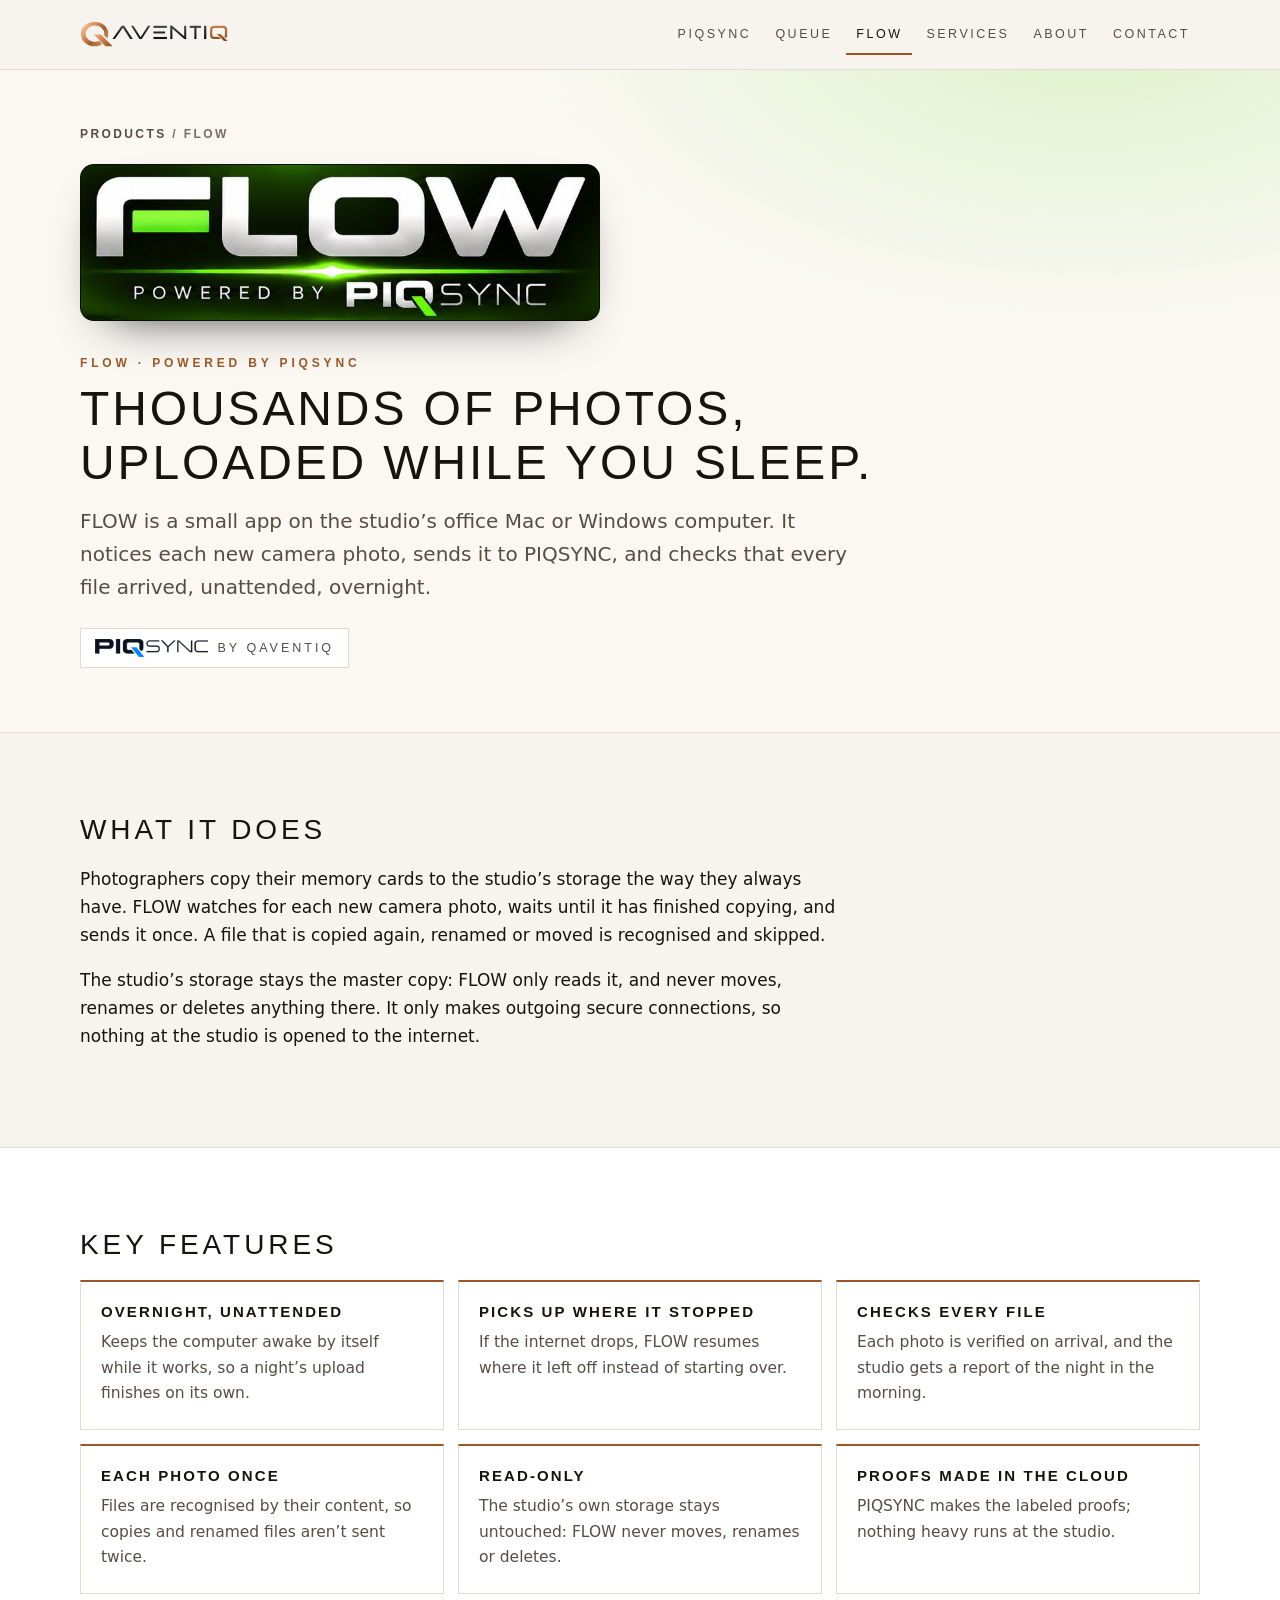
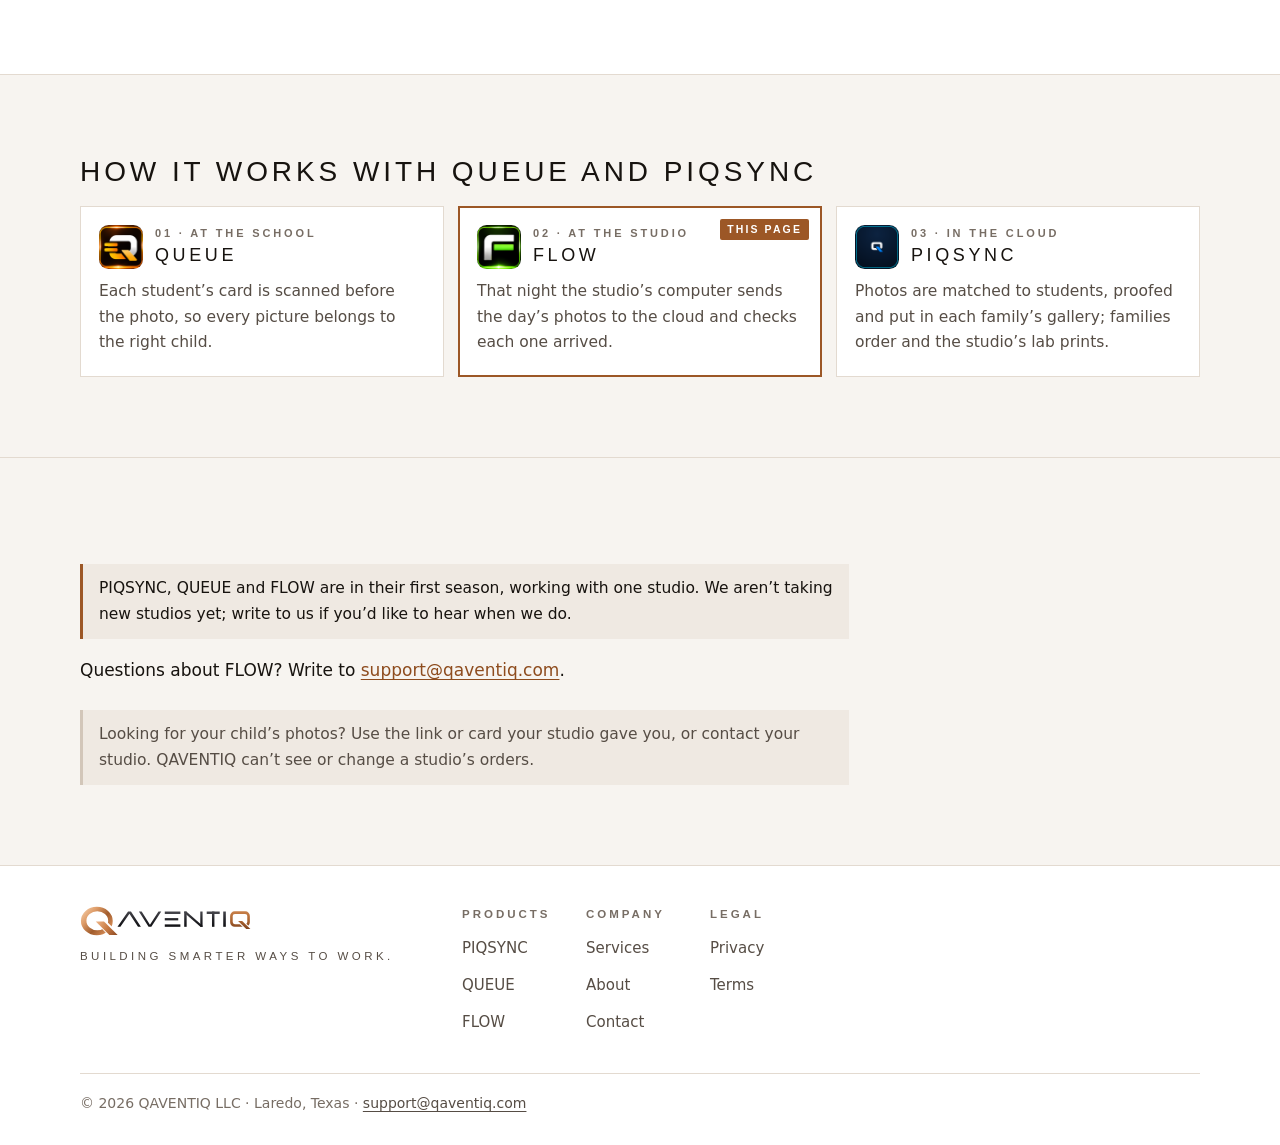
==== docs/flow.html @ 7f14b894 "qaventiq.com: the QAVENTIQ LLC website (source at the root, the built site in docs/ for GitHub Pages" ====
<!doctype html>
<html lang="en">
<head>
<meta charset="utf-8">
<meta name="viewport" content="width=device-width, initial-scale=1">
<meta http-equiv="Content-Security-Policy" content="default-src 'none'; style-src 'self'; img-src 'self'; base-uri 'none'; form-action 'none'">
<title>FLOW · QAVENTIQ</title>
<meta name="description" content="FLOW is a small app on the studio’s office Mac or Windows computer. It notices each new camera photo, sends it to PIQSYNC, and checks that every file arrived, unattended, overnight.">
<meta name="theme-color" content="#0A0908" media="(prefers-color-scheme: dark)">
<meta name="theme-color" content="#F7F4F0" media="(prefers-color-scheme: light)">
<meta property="og:type" content="website">
<meta property="og:site_name" content="QAVENTIQ">
<meta property="og:title" content="FLOW · QAVENTIQ">
<meta property="og:description" content="FLOW is a small app on the studio’s office Mac or Windows computer. It notices each new camera photo, sends it to PIQSYNC, and checks that every file arrived, unattended, overnight.">
<meta property="og:image" content="https://qaventiq.com/assets/qaventiq-share.jpg">
<meta name="twitter:card" content="summary_large_image">
<link rel="icon" href="assets/qaventiq-mark.svg" type="image/svg+xml">
<link rel="icon" href="assets/qaventiq-icon-32.png" sizes="32x32" type="image/png">
<link rel="apple-touch-icon" href="assets/qaventiq-icon-180.png">
<link rel="stylesheet" href="site.css">
</head>
<body class="is-product is-flow">
<a class="skip" href="#main">Skip to content</a>
<header class="top"><div class="wrap top-in"><a class="brand" href="index.html" aria-label="QAVENTIQ home"><picture class="brand-logo"><source srcset="assets/qaventiq-lockup-light.svg" media="(prefers-color-scheme: light)"><img src="assets/qaventiq-lockup-dark.svg" alt="QAVENTIQ" width="168" height="29"></picture></a>
<nav class="topnav" aria-label="Main"><a href="piqsync.html">PIQSYNC</a><a href="queue.html">QUEUE</a><a href="flow.html" aria-current="page">FLOW</a><a href="services.html">Services</a><a href="about.html">About</a><a href="contact.html">Contact</a></nav></div></header>
<section class="phero"><div class="wrap phero-in">
<p class="crumb"><a href="index.html#products">Products</a> <span aria-hidden="true">/</span> FLOW</p>
<div class="plate plate--flow"><img src="assets/flow-lockup.jpg" alt="FLOW, powered by PIQSYNC" width="800" height="239"></div>
<p class="eyebrow">FLOW · powered by PIQSYNC</p>
<h1>Thousands of photos, uploaded while you sleep.</h1>
<p class="lead">FLOW is a small app on the studio’s office Mac or Windows computer. It notices each new camera photo, sends it to PIQSYNC, and checks that every file arrived, unattended, overnight.</p>
<span class="piqby"><picture><source srcset="assets/piqsync-logo-on-light.png" media="(prefers-color-scheme: light)"><img src="assets/piqsync-logo-on-dark.png" alt="PIQSYNC" width="175" height="28"></picture><span>by QAVENTIQ</span></span>
</div></section>
<main id="main">
<section class="band"><div class="wrap narrow"><h2>What it does</h2><p>Photographers copy their memory cards to the studio’s storage the way they always have. FLOW watches for each new camera photo, waits until it has finished copying, and sends it once. A file that is copied again, renamed or moved is recognised and skipped.</p><p>The studio’s storage stays the master copy: FLOW only reads it, and never moves, renames or deletes anything there. It only makes outgoing secure connections, so nothing at the studio is opened to the internet.</p></div></section>
<section class="band band--alt"><div class="wrap"><h2>Key features</h2>
<div class="grid grid--3"><div class="card"><h3>Overnight, unattended</h3><p>Keeps the computer awake by itself while it works, so a night’s upload finishes on its own.</p></div><div class="card"><h3>Picks up where it stopped</h3><p>If the internet drops, FLOW resumes where it left off instead of starting over.</p></div><div class="card"><h3>Checks every file</h3><p>Each photo is verified on arrival, and the studio gets a report of the night in the morning.</p></div><div class="card"><h3>Each photo once</h3><p>Files are recognised by their content, so copies and renamed files aren’t sent twice.</p></div><div class="card"><h3>Read-only</h3><p>The studio’s own storage stays untouched: FLOW never moves, renames or deletes.</p></div><div class="card"><h3>Proofs made in the cloud</h3><p>PIQSYNC makes the labeled proofs; nothing heavy runs at the studio.</p></div></div></div></section>
<section class="band"><div class="wrap"><h2>How it works with QUEUE and PIQSYNC</h2><ol class="chain"><li class="chain-step">
<div class="chain-head"><img class="picon" src="assets/queue-icon.png" alt="QUEUE icon" width="44" height="44"><div><span class="chain-n">01 · At the school</span><a href="queue.html">QUEUE</a></div></div>
<p>Each student’s card is scanned before the photo, so every picture belongs to the right child.</p></li><li class="chain-step is-here" aria-current="step">
<div class="chain-head"><img class="picon" src="assets/flow-icon.png" alt="FLOW icon" width="44" height="44"><div><span class="chain-n">02 · At the studio</span><a href="flow.html">FLOW</a></div></div>
<p>That night the studio’s computer sends the day’s photos to the cloud and checks each one arrived.</p><span class="chain-tag">This page</span></li><li class="chain-step">
<div class="chain-head"><img class="picon" src="assets/piqsync-icon.png" alt="PIQSYNC icon" width="44" height="44"><div><span class="chain-n">03 · In the cloud</span><a href="piqsync.html">PIQSYNC</a></div></div>
<p>Photos are matched to students, proofed and put in each family’s gallery; families order and the studio’s lab prints.</p></li></ol></div></section>
<section class="band band--cta"><div class="wrap narrow"><p class="note">PIQSYNC, QUEUE and FLOW are in their first season, working with one studio. We aren’t taking new studios yet; write to us if you’d like to hear when we do.</p><p>Questions about FLOW? Write to <a class="mail" href="mailto:support@qaventiq.com">support@qaventiq.com</a>.</p><p class="note note--quiet">Looking for your child’s photos? Use the link or card your studio gave you, or contact your studio. QAVENTIQ can’t see or change a studio’s orders.</p></div></section>
</main>
<footer class="foot"><div class="wrap">
<div class="foot-brand"><picture class="foot-logo"><source srcset="assets/qaventiq-lockup-light.svg" media="(prefers-color-scheme: light)"><img src="assets/qaventiq-lockup-dark.svg" alt="QAVENTIQ" width="196" height="34"></picture><p class="tag">Building smarter ways to work.</p></div>
<nav class="foot-cols" aria-label="Footer">
<div><h2>Products</h2><a href="piqsync.html">PIQSYNC</a><a href="queue.html">QUEUE</a><a href="flow.html">FLOW</a></div>
<div><h2>Company</h2><a href="services.html">Services</a><a href="about.html">About</a><a href="contact.html">Contact</a></div>
<div><h2>Legal</h2><a href="privacy.html">Privacy</a><a href="terms.html">Terms</a></div>
</nav>
<p class="legal">© 2026 QAVENTIQ LLC · Laredo, Texas · <a class="mail" href="mailto:support@qaventiq.com">support@qaventiq.com</a></p>
</div></footer>
</body>
</html>
---- docs/site.css ----
/* qaventiq.com: the QAVENTIQ brand board. Near-black with a warm copper glow, copper + brushed silver, thin wide
   capitals; the light theme comes from the board's white tile. Dark first; every color is a token. No outside fonts
   (the site's CSP is style-src 'self'): system faces, and letter-spacing does the work. */
:root {
  --bg: #0A0908; --bg-2: #12100E; --bg-3: #1B1815; --edge: #2A241F; --edge-2: #3B332C;
  --fg: #EEE9E4; --fg-2: #B5ACA4; --fg-3: #8E857C;
  --copper: #D99566; --copper-2: #F1C097; --copper-ink: #170D06; --silver: #D7D9DD;
  --link: #E8A878; --glow: 217, 149, 102; --hero-bg: #070605; --hero-fg2: #C9C0B8;
  --draft-bg: #2A1A0E; --draft-fg: #F5C9A0; --draft-edge: #C9874F;
  --preview-bg: #F5D27A; --preview-fg: #3A2A05; --focus: #F1C097;
  --plate-edge: rgba(255, 255, 255, .09); --shadow: 0 1px 0 rgba(255, 255, 255, .03) inset, 0 18px 40px -24px rgba(0, 0, 0, .8);
  --display: 'Avenir Next', Avenir, 'Segoe UI', 'Helvetica Neue', Helvetica, Arial, system-ui, sans-serif;
  --body: system-ui, -apple-system, 'Segoe UI', Roboto, 'Helvetica Neue', Arial, sans-serif;
  color-scheme: dark;
}
@media (prefers-color-scheme: light) {
  :root:not([data-theme="dark"]) {
    --bg: #F7F4F0; --bg-2: #FFFFFF; --bg-3: #EFE9E2; --edge: #E3DAD0; --edge-2: #D2C6B9;
    --fg: #17130F; --fg-2: #564D45; --fg-3: #776D64;
    --copper: #9C5726; --copper-2: #B4693A; --copper-ink: #FFFFFF; --silver: #3A3A3F;
    --link: #8E4C1E; --glow: 201, 135, 88; --hero-bg: #FBF8F4; --hero-fg2: #564D45;
    --draft-bg: #FFF4E8; --draft-fg: #7A3A0E; --draft-edge: #B8682F;
    --preview-bg: #FDE68A; --preview-fg: #713F12; --focus: #9C5726;
    --plate-edge: rgba(0, 0, 0, .14); --shadow: 0 18px 40px -26px rgba(60, 35, 15, .35);
    color-scheme: light;
  }
}
:root[data-theme="light"] {
  --bg: #F7F4F0; --bg-2: #FFFFFF; --bg-3: #EFE9E2; --edge: #E3DAD0; --edge-2: #D2C6B9;
  --fg: #17130F; --fg-2: #564D45; --fg-3: #776D64;
  --copper: #9C5726; --copper-2: #B4693A; --copper-ink: #FFFFFF; --silver: #3A3A3F;
  --link: #8E4C1E; --glow: 201, 135, 88; --hero-bg: #FBF8F4; --hero-fg2: #564D45;
  --draft-bg: #FFF4E8; --draft-fg: #7A3A0E; --draft-edge: #B8682F;
  --preview-bg: #FDE68A; --preview-fg: #713F12; --focus: #9C5726;
  --plate-edge: rgba(0, 0, 0, .14); --shadow: 0 18px 40px -26px rgba(60, 35, 15, .35);
  color-scheme: light;
}

* { box-sizing: border-box; }
html { -webkit-text-size-adjust: 100%; }
body { margin: 0; background: var(--bg); color: var(--fg); font: 400 17px/1.65 var(--body); overflow-wrap: break-word; }
img { max-width: 100%; height: auto; display: block; }
a { color: var(--link); text-underline-offset: 3px; }
a:focus-visible { outline: 3px solid var(--focus); outline-offset: 3px; border-radius: 2px; }
h1, h2, h3 { text-wrap: balance; }
.skip { position: absolute; left: -999px; top: 0; }
.skip:focus { left: 16px; top: 12px; z-index: 9; background: var(--bg-2); color: var(--fg); padding: 10px 14px; }
.wrap { width: min(100% - 32px, 1120px); margin-inline: auto; }
.narrow > * { max-width: 760px; }
.narrow > .grid { max-width: none; }
.preview { background: var(--preview-bg); color: var(--preview-fg); text-align: center; font: 600 13px/1.4 var(--body); letter-spacing: .14em; text-transform: uppercase; padding: 6px 12px; }

/* header */
.top { border-bottom: 1px solid var(--edge); background: var(--bg); }
.top-in { display: flex; align-items: center; gap: 8px 24px; flex-wrap: wrap; padding-block: 14px; }
.brand { display: block; padding-block: 6px; }
.brand-logo img { height: 26px; width: auto; }
.topnav { display: flex; flex-wrap: wrap; gap: 2px 4px; margin-left: auto; }
.topnav a { color: var(--fg-2); text-decoration: none; font: 500 12.5px/1 var(--display); letter-spacing: .2em; text-transform: uppercase; padding: 14px 10px; }
.topnav a:hover { color: var(--fg); }
.topnav a[aria-current] { color: var(--fg); box-shadow: inset 0 -2px 0 var(--copper); }

/* type */
.eyebrow { max-width: none; margin: 0 0 10px; font: 600 12px/1.4 var(--display); letter-spacing: .32em; text-transform: uppercase; color: var(--copper); }
h1 { font: 300 clamp(28px, 5.4vw, 48px)/1.12 var(--display); letter-spacing: .06em; text-transform: uppercase; margin: 0 0 16px; }
h2 { font: 400 clamp(21px, 3.2vw, 28px)/1.2 var(--display); letter-spacing: .14em; text-transform: uppercase; margin: 0 0 18px; }
h3 { font: 600 15px/1.35 var(--display); letter-spacing: .14em; text-transform: uppercase; margin: 0 0 8px; }
.lead { font-size: clamp(18px, 2.2vw, 20px); color: var(--fg-2); max-width: 62ch; margin: 0 0 18px; }
.intro { color: var(--fg-2); max-width: 66ch; margin: -6px 0 22px; }
.meta { color: var(--fg-3); font-size: 14.5px; }
p { max-width: 70ch; }

/* home hero: the board's banner, drawn (the lockup SVG, a copper beam, the tagline in wide capitals) */
.hero { position: relative; overflow: hidden; color: var(--fg); padding-block: clamp(48px, 9vw, 104px) clamp(48px, 8vw, 96px);
  background: radial-gradient(ellipse 70% 60% at 50% -8%, rgba(var(--glow), .30), transparent 70%),
              radial-gradient(ellipse 55% 30% at 50% 100%, rgba(var(--glow), .14), transparent 75%), var(--hero-bg); }
.hero-in { text-align: center; position: relative; }
.hero-logo { margin: 0 auto; max-width: 760px; }
.hero-lockup img { width: 100%; height: auto; margin-inline: auto; filter: drop-shadow(0 10px 28px rgba(var(--glow), .22)); }
.beam { position: relative; height: 2px; width: min(620px, 86%); margin: clamp(18px, 3vw, 28px) auto 0;
  background: linear-gradient(90deg, transparent, rgba(var(--glow), .85) 50%, transparent); box-shadow: 0 0 18px rgba(var(--glow), .55); }
.beam::after { content: ''; position: absolute; left: 50%; top: 50%; width: 90px; height: 6px; transform: translate(-50%, -50%);
  border-radius: 50%; background: radial-gradient(ellipse at center, rgba(255, 236, 214, .95), rgba(var(--glow), .5) 45%, transparent 72%); }
.tagline { margin: 16px auto 0; max-width: none; text-wrap: balance; font: 400 clamp(13px, 2.3vw, 19px)/1.5 var(--display); letter-spacing: .34em; text-transform: uppercase; color: var(--silver); padding-left: .34em; }
.hero-lead { margin: clamp(26px, 4vw, 40px) auto 0; color: var(--hero-fg2); font-size: clamp(17px, 2vw, 19px); max-width: 58ch; }
.actions { display: flex; flex-wrap: wrap; justify-content: center; gap: 12px; margin: 26px auto 0; max-width: none; }
.btn { display: inline-block; text-decoration: none; font: 600 13px/1 var(--display); letter-spacing: .2em; text-transform: uppercase;
  padding: 15px 22px; border-radius: 3px; color: var(--copper-ink); background: linear-gradient(180deg, var(--copper-2), var(--copper)); border: 1px solid var(--copper); }
.btn--ghost { background: transparent; color: var(--fg); border-color: var(--edge-2); }
.btn--ghost:hover { border-color: var(--copper); }

/* bands */
main { display: block; }
.band { padding-block: clamp(44px, 7vw, 80px); }
.band--alt { background: var(--bg-2); border-block: 1px solid var(--edge); }
.band--cta { border-top: 1px solid var(--edge); }
.band .wrap > h2 + p, .band .narrow > h2 + p { margin-top: 0; }
.more { margin: 22px 0 0; }
.more a { font: 600 13px/1 var(--display); letter-spacing: .2em; text-transform: uppercase; }
.sub { margin: clamp(36px, 5vw, 52px) 0 16px; }

.grid { display: grid; gap: 14px; }
.grid--3 { grid-template-columns: repeat(auto-fit, minmax(min(100%, 280px), 1fr)); }
.grid--2 { grid-template-columns: repeat(auto-fit, minmax(min(100%, 420px), 1fr)); }
.card { background: var(--bg); border: 1px solid var(--edge); border-top: 2px solid var(--copper); padding: 20px 20px 22px; min-width: 0; }
.band--alt .card { background: var(--bg-2); }
.band:not(.band--alt) .card { background: var(--bg-2); }
.card p { margin: 0; color: var(--fg-2); font-size: 15.5px; }
.card h2 { font: 600 15px/1.35 var(--display); letter-spacing: .14em; margin: 0 0 8px; }

/* product cards */
.prod { display: grid; gap: 6px; align-content: start; text-decoration: none; color: var(--fg); background: var(--bg); border: 1px solid var(--edge); padding: 22px; min-width: 0; box-shadow: var(--shadow); transition: border-color .15s; }
.prod:hover { border-color: var(--copper); }
.picon { border-radius: 22%; }
.prod .picon { margin-bottom: 10px; }
.prod-where { font: 600 11.5px/1.4 var(--display); letter-spacing: .28em; text-transform: uppercase; color: var(--copper); }
.prod-name { font: 400 24px/1.2 var(--display); letter-spacing: .2em; }
.prod-line { color: var(--fg-2); font-size: 15.5px; }
.prod-go { margin-top: 8px; font: 600 12.5px/1 var(--display); letter-spacing: .2em; text-transform: uppercase; color: var(--link); }
.prod-go::after { content: ' →'; }

/* the chain: QUEUE → FLOW → PIQSYNC */
.chain { list-style: none; margin: 0; padding: 0; display: grid; gap: 14px; grid-template-columns: repeat(auto-fit, minmax(min(100%, 280px), 1fr)); counter-reset: step; }
.chain-step { position: relative; border: 1px solid var(--edge); background: var(--bg); padding: 18px 18px 20px; min-width: 0; }
.band:not(.band--alt) .chain-step { background: var(--bg-2); }
.chain-step.is-here { border-color: var(--copper); box-shadow: 0 0 0 1px var(--copper) inset; }
.chain-head { display: flex; align-items: center; gap: 12px; margin-bottom: 10px; }
.chain-head .picon { flex: none; }
.chain-n { display: block; font: 600 11px/1.4 var(--display); letter-spacing: .26em; text-transform: uppercase; color: var(--fg-3); }
.chain-head a { font: 500 18px/1.2 var(--display); letter-spacing: .2em; text-decoration: none; color: var(--fg); }
.chain-head a:hover { color: var(--link); }
.chain-step p { margin: 0; color: var(--fg-2); font-size: 15.5px; }
.chain-tag { position: absolute; top: 12px; right: 12px; font: 600 10.5px/1 var(--display); letter-spacing: .2em; text-transform: uppercase; color: var(--copper-ink); background: var(--copper); padding: 5px 7px; border-radius: 2px; }

.note { border-left: 3px solid var(--copper); background: var(--bg-3); padding: 12px 16px; margin: 26px 0 0; font-size: 15.5px; color: var(--fg); max-width: 78ch; }
.note--quiet { border-left-color: var(--edge-2); color: var(--fg-2); }

/* steps */
.steps { list-style: none; counter-reset: s; margin: 0; padding: 0; display: grid; gap: 14px 28px; grid-template-columns: repeat(auto-fit, minmax(min(100%, 300px), 1fr)); }
.steps--4 { grid-template-columns: repeat(auto-fit, minmax(min(100%, 230px), 1fr)); }
.steps li { counter-increment: s; position: relative; padding: 4px 0 4px 58px; min-width: 0; }
.steps li::before { content: counter(s, decimal-leading-zero); position: absolute; left: 0; top: 0; font: 300 30px/1 var(--display); letter-spacing: .04em; color: var(--copper); }
.steps p { margin: 0; color: var(--fg-2); font-size: 15.5px; }

/* product pages */
.phero { position: relative; padding-block: clamp(30px, 5vw, 56px) clamp(36px, 6vw, 64px); border-bottom: 1px solid var(--edge);
  background: radial-gradient(ellipse 65% 70% at 85% -10%, rgba(var(--p-glow, var(--glow)), .22), transparent 70%), var(--hero-bg); }
.phero--plain { background: radial-gradient(ellipse 65% 70% at 85% -10%, rgba(var(--glow), .2), transparent 70%), var(--hero-bg); }
.is-piqsync { --p-glow: 0, 153, 255; }
.is-queue { --p-glow: 255, 140, 30; }
.is-flow { --p-glow: 110, 220, 40; }
.crumb { margin: 0 0 22px; font: 600 12px/1.4 var(--display); letter-spacing: .2em; text-transform: uppercase; color: var(--fg-3); }
.crumb a { color: var(--fg-2); text-decoration: none; }
.crumb a:hover { color: var(--link); }
.plate { display: inline-block; max-width: min(100%, 520px); border-radius: 14px; overflow: hidden; border: 1px solid var(--plate-edge); margin: 0 0 26px; box-shadow: 0 22px 50px -30px rgba(0, 0, 0, .9); }
.plate img { width: 100%; height: auto; }
.plate--flow { background: #071200; }
.plate--queue { background: #0D0500; }
.plate--piqsync { background: #04101F; }
.plate--logo { padding: clamp(22px, 4vw, 34px) clamp(22px, 4vw, 40px); }
.plate--logo img { width: min(420px, 100%); }
.piqby { display: inline-flex; align-items: center; flex-wrap: wrap; gap: 6px 10px; margin-top: 6px; padding: 10px 14px; border: 1px solid var(--edge); background: var(--bg-2); }
.piqby img { height: 18px; width: auto; }
.piqby span { font: 500 12.5px/1 var(--display); letter-spacing: .24em; text-transform: uppercase; color: var(--fg-2); }

/* documents, about, contact */
.doc-main { padding-block: clamp(32px, 5vw, 60px) clamp(48px, 7vw, 80px); }
.doc-main h2 { margin-top: 34px; }
.doc-main .card h2 { margin-top: 0; }
.draft { border: 2px dashed var(--draft-edge); color: var(--draft-fg); background: var(--draft-bg); padding: 10px 14px; font-weight: 600; margin: 0 0 24px; max-width: none; }
dl.doc { margin: 0; }
dl.doc dt { font: 600 15px/1.35 var(--display); letter-spacing: .14em; text-transform: uppercase; margin: 26px 0 6px; }
dl.doc dd { margin: 0; max-width: 70ch; color: var(--fg-2); }
.ticks { padding-left: 0; list-style: none; display: grid; gap: 8px; }
.ticks li { padding-left: 26px; position: relative; color: var(--fg-2); }
.ticks li::before { content: ''; position: absolute; left: 4px; top: .7em; width: 10px; height: 2px; background: var(--copper); }
.mail-big { font: 300 clamp(22px, 5vw, 36px)/1.2 var(--display); letter-spacing: .04em; color: var(--fg); margin: 6px 0 30px; user-select: all; overflow-wrap: anywhere; }
.contact-grid { margin-bottom: 26px; }
.contact-grid .card { background: var(--bg-2); }

/* footer */
.foot { border-top: 1px solid var(--edge); background: var(--bg-2); padding-block: 40px 30px; color: var(--fg-2); font-size: 15px; }
.foot .wrap { display: grid; gap: 26px; grid-template-columns: repeat(auto-fit, minmax(min(100%, 300px), 1fr)); }
.foot-logo img { height: 30px; width: auto; }
.tag { margin: 12px 0 0; font: 500 11.5px/1.5 var(--display); letter-spacing: .3em; text-transform: uppercase; color: var(--fg-2); }
.foot-cols { display: grid; grid-template-columns: repeat(3, minmax(0, 1fr)); gap: 16px; }
.foot-cols h2 { font: 600 11.5px/1.4 var(--display); letter-spacing: .26em; color: var(--fg-3); margin: 0 0 8px; }
.foot-cols a { display: block; color: var(--fg-2); text-decoration: none; padding-block: 6px; }
.foot-cols a:hover { color: var(--link); }
.legal { grid-column: 1 / -1; margin: 6px 0 0; padding-top: 18px; border-top: 1px solid var(--edge); font-size: 14px; color: var(--fg-3); max-width: none; }
.legal a { color: var(--fg-2); }

@media (max-width: 640px) {
  body { font-size: 16.5px; }
  .top-in { padding-block: 10px 4px; }
  .topnav { margin-left: -10px; width: calc(100% + 20px); }
  .topnav a { padding: 12px 10px; letter-spacing: .16em; font-size: 12px; }
  .steps li { padding-left: 50px; }
  .tagline { font-size: 12px; letter-spacing: .2em; padding-left: .2em; }
  .chain-tag { position: static; display: inline-block; margin-top: 12px; }
}
@media (prefers-reduced-motion: no-preference) { .prod { transition: border-color .15s, transform .15s; } .prod:hover { transform: translateY(-2px); } }
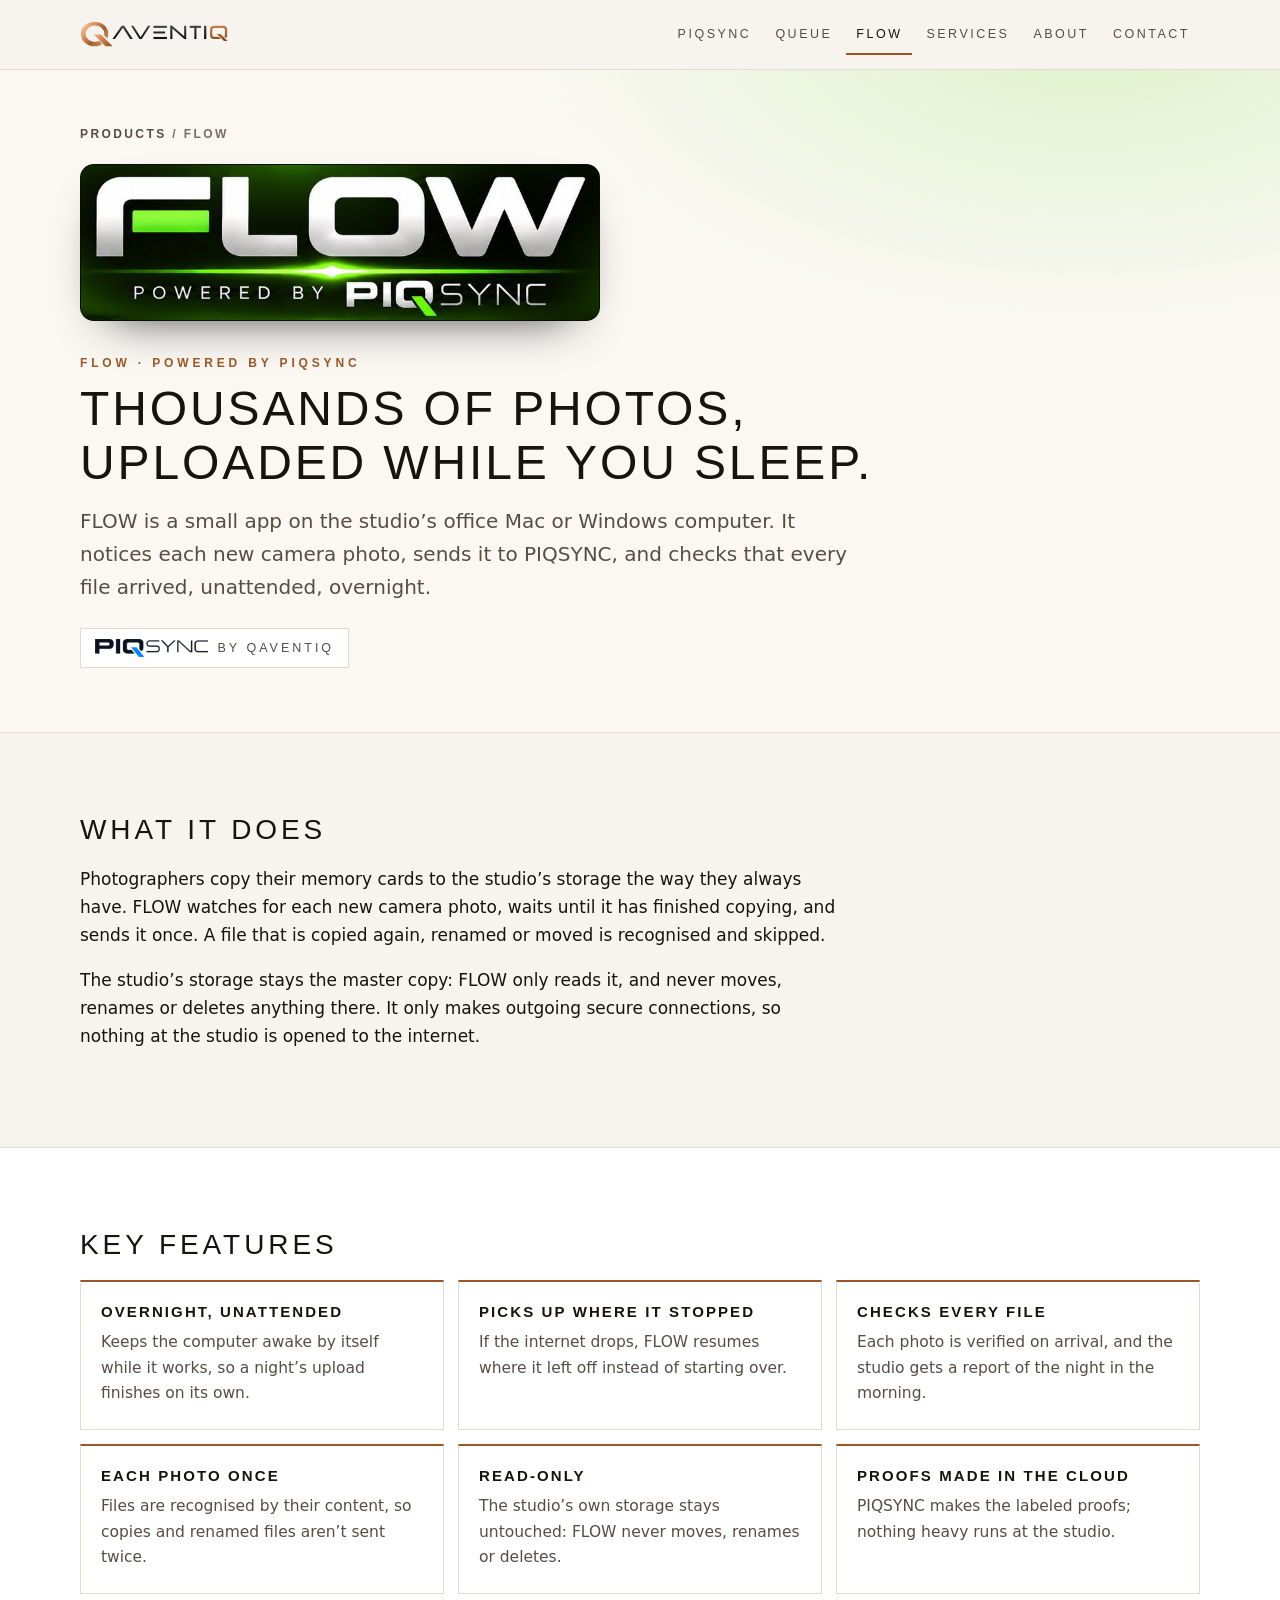
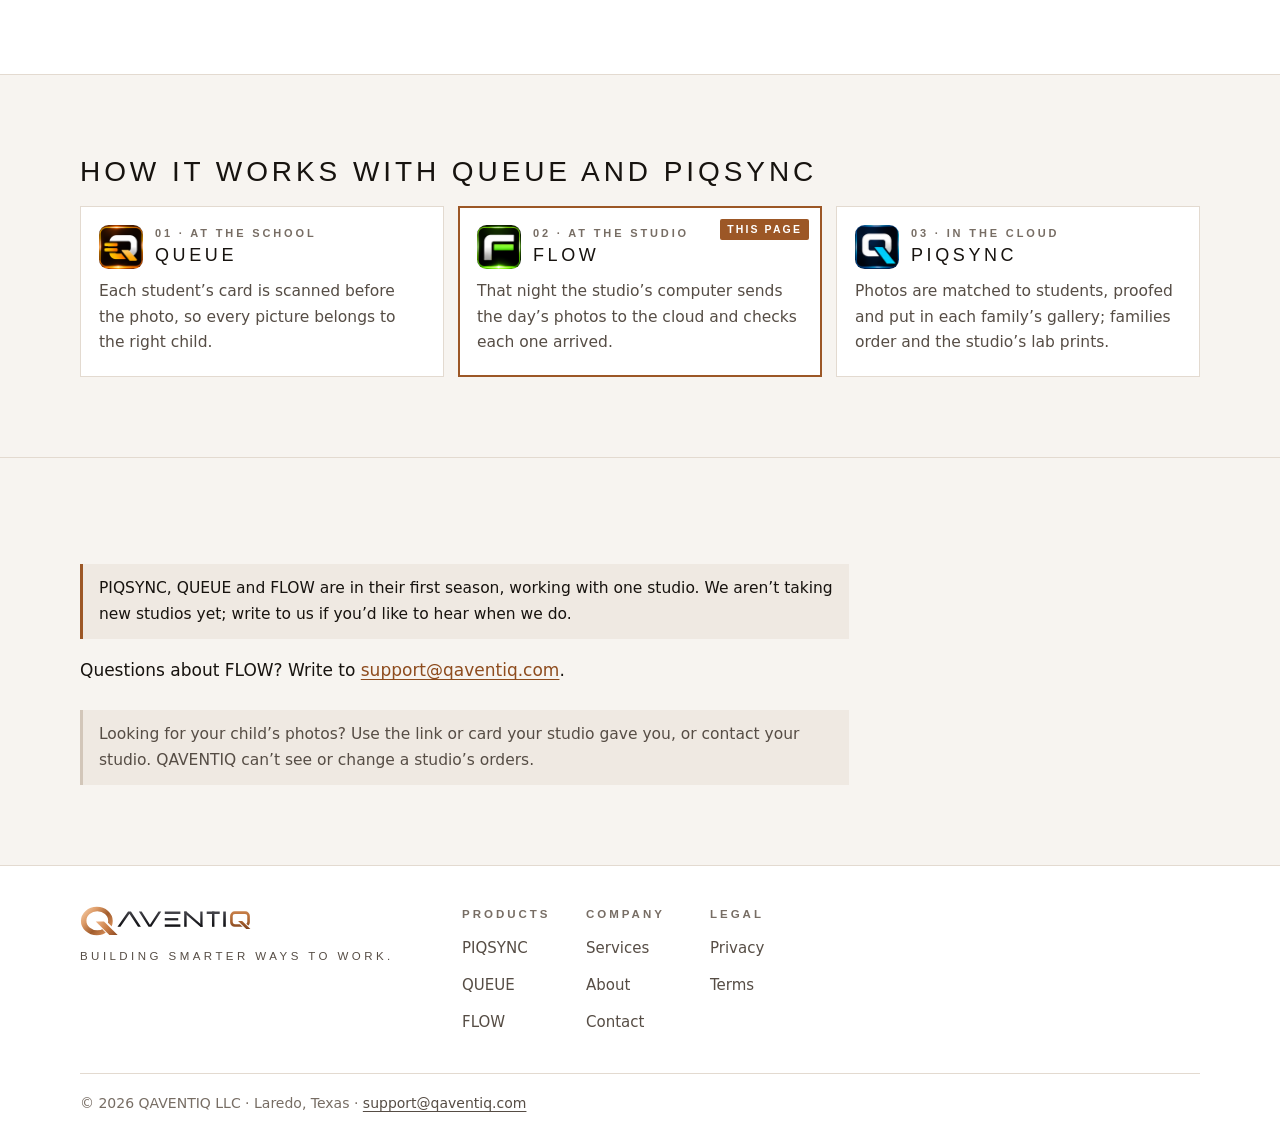
==== commit 9a176afa: "The PIQSYNC lockup and Q tile that match FLOW and QUEUE Co-Authored-By: Claude Opus 5.5 <noreply@ant" ====
--- a/docs/flow.html
+++ b/docs/flow.html
@@ -40,7 +40,7 @@
 <p>Each student’s card is scanned before the photo, so every picture belongs to the right child.</p></li><li class="chain-step is-here" aria-current="step">
 <div class="chain-head"><img class="picon" src="assets/flow-icon.png" alt="FLOW icon" width="44" height="44"><div><span class="chain-n">02 · At the studio</span><a href="flow.html">FLOW</a></div></div>
 <p>That night the studio’s computer sends the day’s photos to the cloud and checks each one arrived.</p><span class="chain-tag">This page</span></li><li class="chain-step">
-<div class="chain-head"><img class="picon" src="assets/piqsync-icon.png" alt="PIQSYNC icon" width="44" height="44"><div><span class="chain-n">03 · In the cloud</span><a href="piqsync.html">PIQSYNC</a></div></div>
+<div class="chain-head"><img class="picon" src="assets/piqsync-icon-tile.png" alt="PIQSYNC icon" width="44" height="44"><div><span class="chain-n">03 · In the cloud</span><a href="piqsync.html">PIQSYNC</a></div></div>
 <p>Photos are matched to students, proofed and put in each family’s gallery; families order and the studio’s lab prints.</p></li></ol></div></section>
 <section class="band band--cta"><div class="wrap narrow"><p class="note">PIQSYNC, QUEUE and FLOW are in their first season, working with one studio. We aren’t taking new studios yet; write to us if you’d like to hear when we do.</p><p>Questions about FLOW? Write to <a class="mail" href="mailto:support@qaventiq.com">support@qaventiq.com</a>.</p><p class="note note--quiet">Looking for your child’s photos? Use the link or card your studio gave you, or contact your studio. QAVENTIQ can’t see or change a studio’s orders.</p></div></section>
 </main>
